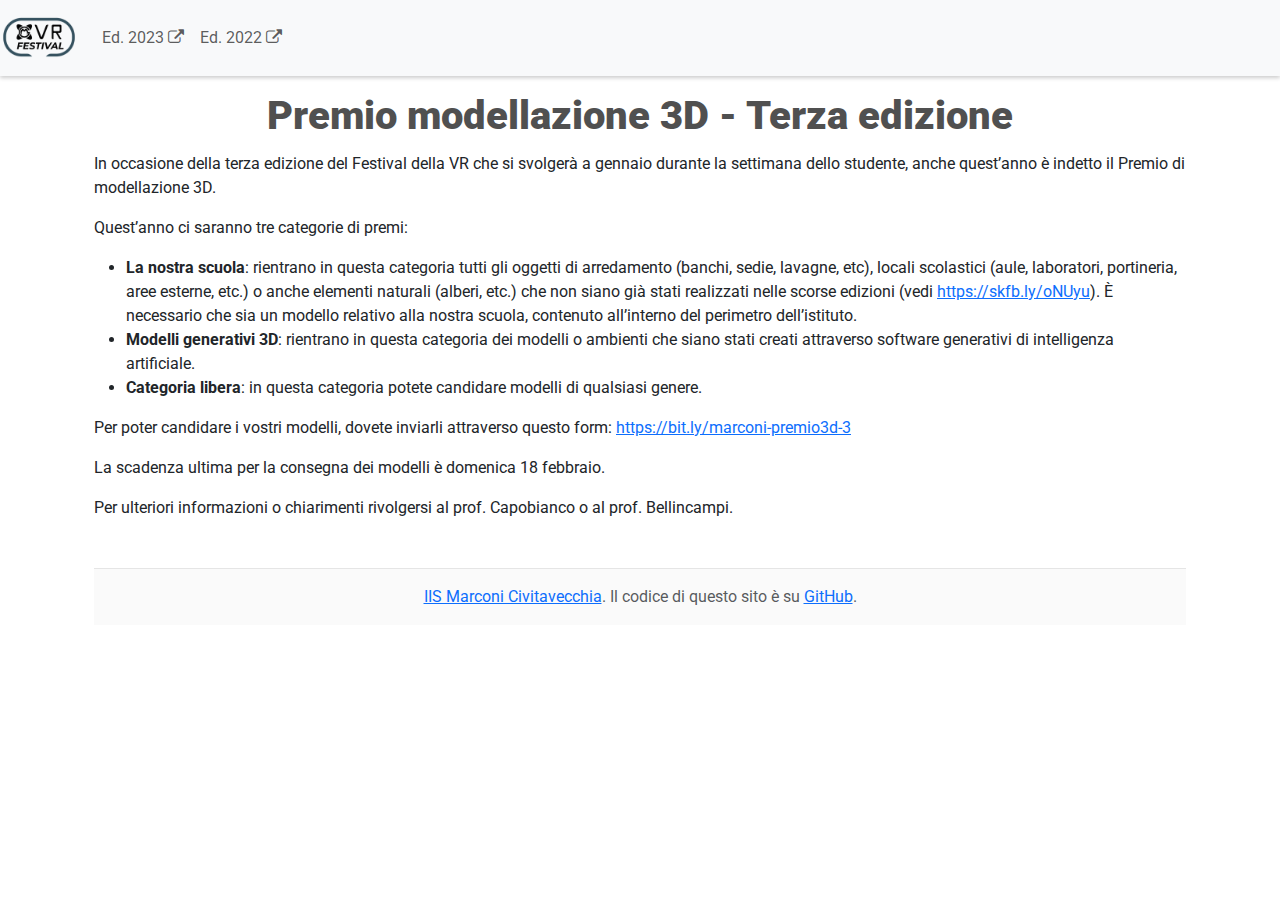
==== docs/pages/contest.html @ 32d3a827 "First commit" ====
<!DOCTYPE html>
<html lang="it">

<head>
    <meta charset="UTF-8">
    <meta http-equiv="X-UA-Compatible" content="IE=edge">
    <meta name="viewport" content="width=device-width, initial-scale=1.0">
    <title>Festival VR - 2a edizione </title>
    <link rel="stylesheet" href="https://cdnjs.cloudflare.com/ajax/libs/font-awesome/4.7.0/css/font-awesome.min.css">
    <link rel="stylesheet" href="https://cdn.jsdelivr.net/npm/bootstrap@5.2.3/dist/css/bootstrap.min.css">
    <link rel="stylesheet" href="../style.css">

</head>

<body>
    <nav class="navbar navbar-expand-lg navbar-light bg-light">
        <a class="navbar-brand" href="../index.html">
            <img class="img-logo" src="../assets/logo.png" alt="Marconi VR Logo" loading="lazy" />
        </a>
        <div class="navbar-nav">
            <a class="nav-item nav-link" href="https://marconicivitavecchia.github.io/2023-vrfestival-website/">Ed.
                2023 <i class="fa fa-external-link"></i></a>
            <a class="nav-item nav-link" href="https://marconicivitavecchia.github.io/2022-vrfestival-website/">Ed.
                2022 <i class="fa fa-external-link"></i></a>
        </div>
    </nav>

    <!-- main -->
    <section class="">
        <div class="container">
            <div style="margin-top:1em">
                <h1 class="heading text-center">
                    Premio modellazione 3D - Terza edizione
                </h1>
            </div>
            <div class="content">
                <div class="container">
                    <p>
                        In occasione della terza edizione del Festival della VR che si svolgerà a gennaio durante la
                        settimana dello studente, anche quest’anno è indetto il Premio di modellazione 3D.
                    </p>

                    <p>
                        Quest’anno ci saranno tre categorie di premi:
                        <ul>
                            <li>
                                <strong>La nostra scuola</strong>: rientrano in questa categoria tutti gli oggetti di arredamento (banchi, sedie,
                                lavagne, etc), locali scolastici (aule, laboratori, portineria, aree esterne, etc.) o anche
                                elementi naturali (alberi, etc.) che non siano già stati realizzati nelle scorse edizioni (vedi
                                <a href="https://skfb.ly/oNUyu">https://skfb.ly/oNUyu</a>). È necessario che sia un modello relativo alla nostra scuola, contenuto
                                all’interno del perimetro dell’istituto.
                            </li>
                            <li>
                                <strong>Modelli generativi 3D</strong>: rientrano in questa categoria dei modelli o ambienti che siano stati
                                creati attraverso software generativi di intelligenza artificiale.
                            </li>
                            <li><strong>Categoria libera</strong>: in questa categoria potete candidare modelli di qualsiasi genere.</li>
                        </ul>
                        </p>

                        <p>
                            Per poter candidare i vostri modelli, dovete inviarli attraverso questo form:
                            <a href="https://bit.ly/marconi-premio3d-3">https://bit.ly/marconi-premio3d-3</a>
                        </p>

                        <p>La scadenza ultima per la consegna dei modelli è domenica 18 febbraio.</p>

                        <p>Per ulteriori informazioni o chiarimenti rivolgersi al prof. Capobianco o al prof. Bellincampi.</p>


                    <footer class="footer">
                        <div class="container">
                            <span class="text-muted"><a href="https://www.marconicivitavecchia.it/">IIS Marconi
                                    Civitavecchia</a>. Il
                                codice di questo sito è su <a
                                    href="https://github.com/marconicivitavecchia/2024-vrfestival-website">GitHub</a>.</span>
                        </div>
                    </footer>
                    <!-- Maybe we can avoid to include jquery -->
                    <!-- <script src="https://code.jquery.com/jquery-3.6.1.slim.min.js"></script> -->
</body>

</html>
---- docs/style.css ----
@import url(https://fonts.googleapis.com/css?family=Roboto:400,100,900);

html,
body {
  -moz-box-sizing: border-box;
  box-sizing: border-box;
  height: 100%;
  width: 100%;
  background: #FFF;
  font-family: 'Roboto', sans-serif;
  font-weight: 400;
}

.wrapper {
  display: table;
  height: 100%;
  width: 100%;
}

.container-fostrap {
  display: table-cell;
  padding: 1em;
  text-align: center;
  vertical-align: middle;
}

.fostrap-logo {
  width: 50%;
  margin-bottom: 15px
}

div.heading {
  text-align: center;
  margin-bottom: 2em;
}

h1.heading {
  color: #fff;
  /* font-size: 1.15em; */
  font-weight: 900;
  margin: 0 0 0.5em;
  color: #505050;
}

h2.heading {
  color: #fff;
  /* font-size: 0.76em; */
  font-weight: 600;
  margin: 0 0 0.5em;
  color: #6a6a6a;
}

@media (min-width: 450px) {
  /* h1.heading {
    font-size: 3.55em;
  }

  h2.heading {
    font-size: 2.13em;
  } */
}

@media (min-width: 760px) {
  /* h1.heading {
    font-size: 3.05em;
  }

  h2.heading {
    font-size: 2.01em;
  } */
}

@media (min-width: 900px) {
  h1.heading {
    /* font-size: 3.25em; */
    margin: 0 0 0.3em;
  }

  h2.heading {
    /* font-size: 2.15em; */
    margin: 0 0 0.3em;
  }
}

.card {
  display: block;
  margin-bottom: 20px;
  line-height: 1.42857143;
  background-color: #fff;
  border-radius: 2px;
  box-shadow: 0 2px 5px 0 rgba(0, 0, 0, 0.16), 0 2px 10px 0 rgba(0, 0, 0, 0.12);
  transition: box-shadow .25s;
}

.card:hover {
  box-shadow: 0 8px 17px 0 rgba(0, 0, 0, 0.2), 0 6px 20px 0 rgba(0, 0, 0, 0.19);
}

.img-card {
  width: 100%;
  height: 200px;
  border-top-left-radius: 2px;
  border-top-right-radius: 2px;
  display: block;
  overflow: hidden;
}

.img-card img {
  width: 100%;
  height: 200px;
  object-fit: cover;
  transition: all .25s ease;
}

.card-content {
  padding: 15px;
  text-align: left;
}

.card-title {
  margin-top: 0px;
  font-weight: 700;
  /* font-size: 1.65em; */
}

.card-title a {
  color: #000;
  text-decoration: none !important;
}

.card-read-more {
  border-top: 1px solid #D4D4D4;
}

.card-read-more a {
  text-decoration: none !important;
  padding: 10px;
  font-weight: 600;
  text-transform: uppercase
}

.card-subscribe {
  border-top: 1px solid #D4D4D4;
}

.card-subscribe a {
  text-decoration: none !important;
  padding: 10px;
  font-weight: 600;
  text-transform: uppercase;

}

.card-watch {
  border-top: 1px solid #D4D4D4;
}

.card-watch a {
  text-decoration: none !important;
  padding: 10px;
  font-weight: 600;
  text-transform: uppercase
}

nav {
  box-shadow: 0 2px 4px 0 rgba(0, 0, 0, .2);
}

.navbar-brand {
  padding-top: 3px;
  padding-bottom: 3px;
  height: 60px;
}

.img-logo {
  height: 54px;
}


footer {
  padding: 1em;
  text-align: center;
  background: #fafafa;
  border-top: 1px solid #e5e5e5;
  margin-top: 3em;
  padding-bottom: 1em;
  /* margin-bottom: 3em; */
}

#watch>ul {
  margin-top: 1em;
}

#watch li {
  margin-top: 2em;
}

.yt-container {
  position: relative;
  width: 100%;
  height: 0;
  padding-bottom: 56.25%;
}
.video {
  position: absolute;
  top: 0;
  left: 0;
  width: 100%;
  height: 100%;
}


.when-card {
  font-style: italic;
}

.btn-squared {
  border-radius: 0;
}

.card-watch {
  display: none;
}
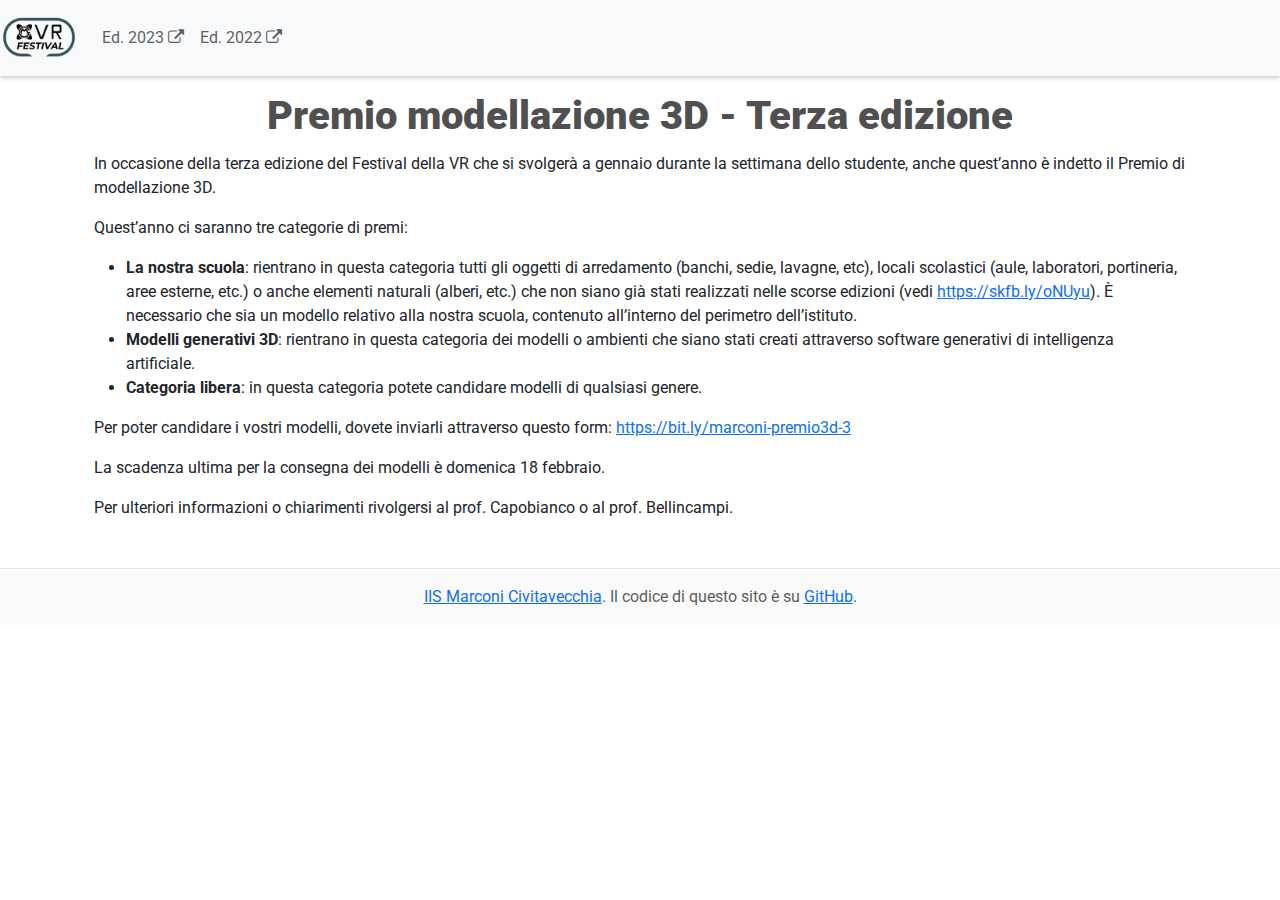
==== commit 87fa7966: "Fix html-validation errors" ====
--- a/docs/pages/contest.html
+++ b/docs/pages/contest.html
@@ -15,7 +15,7 @@
 <body>
     <nav class="navbar navbar-expand-lg navbar-light bg-light">
         <a class="navbar-brand" href="../index.html">
-            <img class="img-logo" src="../assets/logo.png" alt="Marconi VR Logo" loading="lazy" />
+            <img class="img-logo" src="../assets/logo.png" alt="Marconi VR Logo" loading="lazy">
         </a>
         <div class="navbar-nav">
             <a class="nav-item nav-link" href="https://marconicivitavecchia.github.io/2023-vrfestival-website/">Ed.
@@ -28,7 +28,7 @@
     <!-- main -->
     <section class="">
         <div class="container">
-            <div style="margin-top:1em">
+            <div class="top-space">
                 <h1 class="heading text-center">
                     Premio modellazione 3D - Terza edizione
                 </h1>
@@ -42,42 +42,51 @@
 
                     <p>
                         Quest’anno ci saranno tre categorie di premi:
-                        <ul>
-                            <li>
-                                <strong>La nostra scuola</strong>: rientrano in questa categoria tutti gli oggetti di arredamento (banchi, sedie,
-                                lavagne, etc), locali scolastici (aule, laboratori, portineria, aree esterne, etc.) o anche
-                                elementi naturali (alberi, etc.) che non siano già stati realizzati nelle scorse edizioni (vedi
-                                <a href="https://skfb.ly/oNUyu">https://skfb.ly/oNUyu</a>). È necessario che sia un modello relativo alla nostra scuola, contenuto
-                                all’interno del perimetro dell’istituto.
-                            </li>
-                            <li>
-                                <strong>Modelli generativi 3D</strong>: rientrano in questa categoria dei modelli o ambienti che siano stati
-                                creati attraverso software generativi di intelligenza artificiale.
-                            </li>
-                            <li><strong>Categoria libera</strong>: in questa categoria potete candidare modelli di qualsiasi genere.</li>
-                        </ul>
-                        </p>
+                    </p>
+                    <ul>
+                        <li>
+                            <strong>La nostra scuola</strong>: rientrano in questa categoria tutti gli oggetti di
+                            arredamento (banchi, sedie,
+                            lavagne, etc), locali scolastici (aule, laboratori, portineria, aree esterne, etc.) o anche
+                            elementi naturali (alberi, etc.) che non siano già stati realizzati nelle scorse edizioni
+                            (vedi
+                            <a href="https://skfb.ly/oNUyu">https://skfb.ly/oNUyu</a>). È necessario che sia un modello
+                            relativo alla nostra scuola, contenuto
+                            all’interno del perimetro dell’istituto.
+                        </li>
+                        <li>
+                            <strong>Modelli generativi 3D</strong>: rientrano in questa categoria dei modelli o ambienti
+                            che siano stati
+                            creati attraverso software generativi di intelligenza artificiale.
+                        </li>
+                        <li><strong>Categoria libera</strong>: in questa categoria potete candidare modelli di qualsiasi
+                            genere.</li>
+                    </ul>
 
-                        <p>
-                            Per poter candidare i vostri modelli, dovete inviarli attraverso questo form:
-                            <a href="https://bit.ly/marconi-premio3d-3">https://bit.ly/marconi-premio3d-3</a>
-                        </p>
+                    <p>
+                        Per poter candidare i vostri modelli, dovete inviarli attraverso questo form:
+                        <a href="https://bit.ly/marconi-premio3d-3">https://bit.ly/marconi-premio3d-3</a>
+                    </p>
 
-                        <p>La scadenza ultima per la consegna dei modelli è domenica 18 febbraio.</p>
+                    <p>La scadenza ultima per la consegna dei modelli è domenica 18 febbraio.</p>
 
-                        <p>Per ulteriori informazioni o chiarimenti rivolgersi al prof. Capobianco o al prof. Bellincampi.</p>
+                    <p>Per ulteriori informazioni o chiarimenti rivolgersi al prof. Capobianco o al prof. Bellincampi.
+                    </p>
 
-
-                    <footer class="footer">
-                        <div class="container">
-                            <span class="text-muted"><a href="https://www.marconicivitavecchia.it/">IIS Marconi
-                                    Civitavecchia</a>. Il
-                                codice di questo sito è su <a
-                                    href="https://github.com/marconicivitavecchia/2024-vrfestival-website">GitHub</a>.</span>
-                        </div>
-                    </footer>
                     <!-- Maybe we can avoid to include jquery -->
                     <!-- <script src="https://code.jquery.com/jquery-3.6.1.slim.min.js"></script> -->
+                </div>
+            </div>
+        </div>
+    </section>
+    <footer class="footer">
+        <div class="container">
+            <span class="text-muted"><a href="https://www.marconicivitavecchia.it/">IIS Marconi
+                    Civitavecchia</a>. Il
+                codice di questo sito è su <a
+                    href="https://github.com/marconicivitavecchia/2024-vrfestival-website">GitHub</a>.</span>
+        </div>
+    </footer>
 </body>
 
 </html>--- a/docs/style.css
+++ b/docs/style.css
@@ -201,6 +201,7 @@
   height: 0;
   padding-bottom: 56.25%;
 }
+
 .video {
   position: absolute;
   top: 0;
@@ -220,4 +221,12 @@
 
 .card-watch {
   display: none;
+}
+
+.space-top {
+  margin-top: 1em;
+}
+
+.top-space {
+  margin-top: 1em;
 }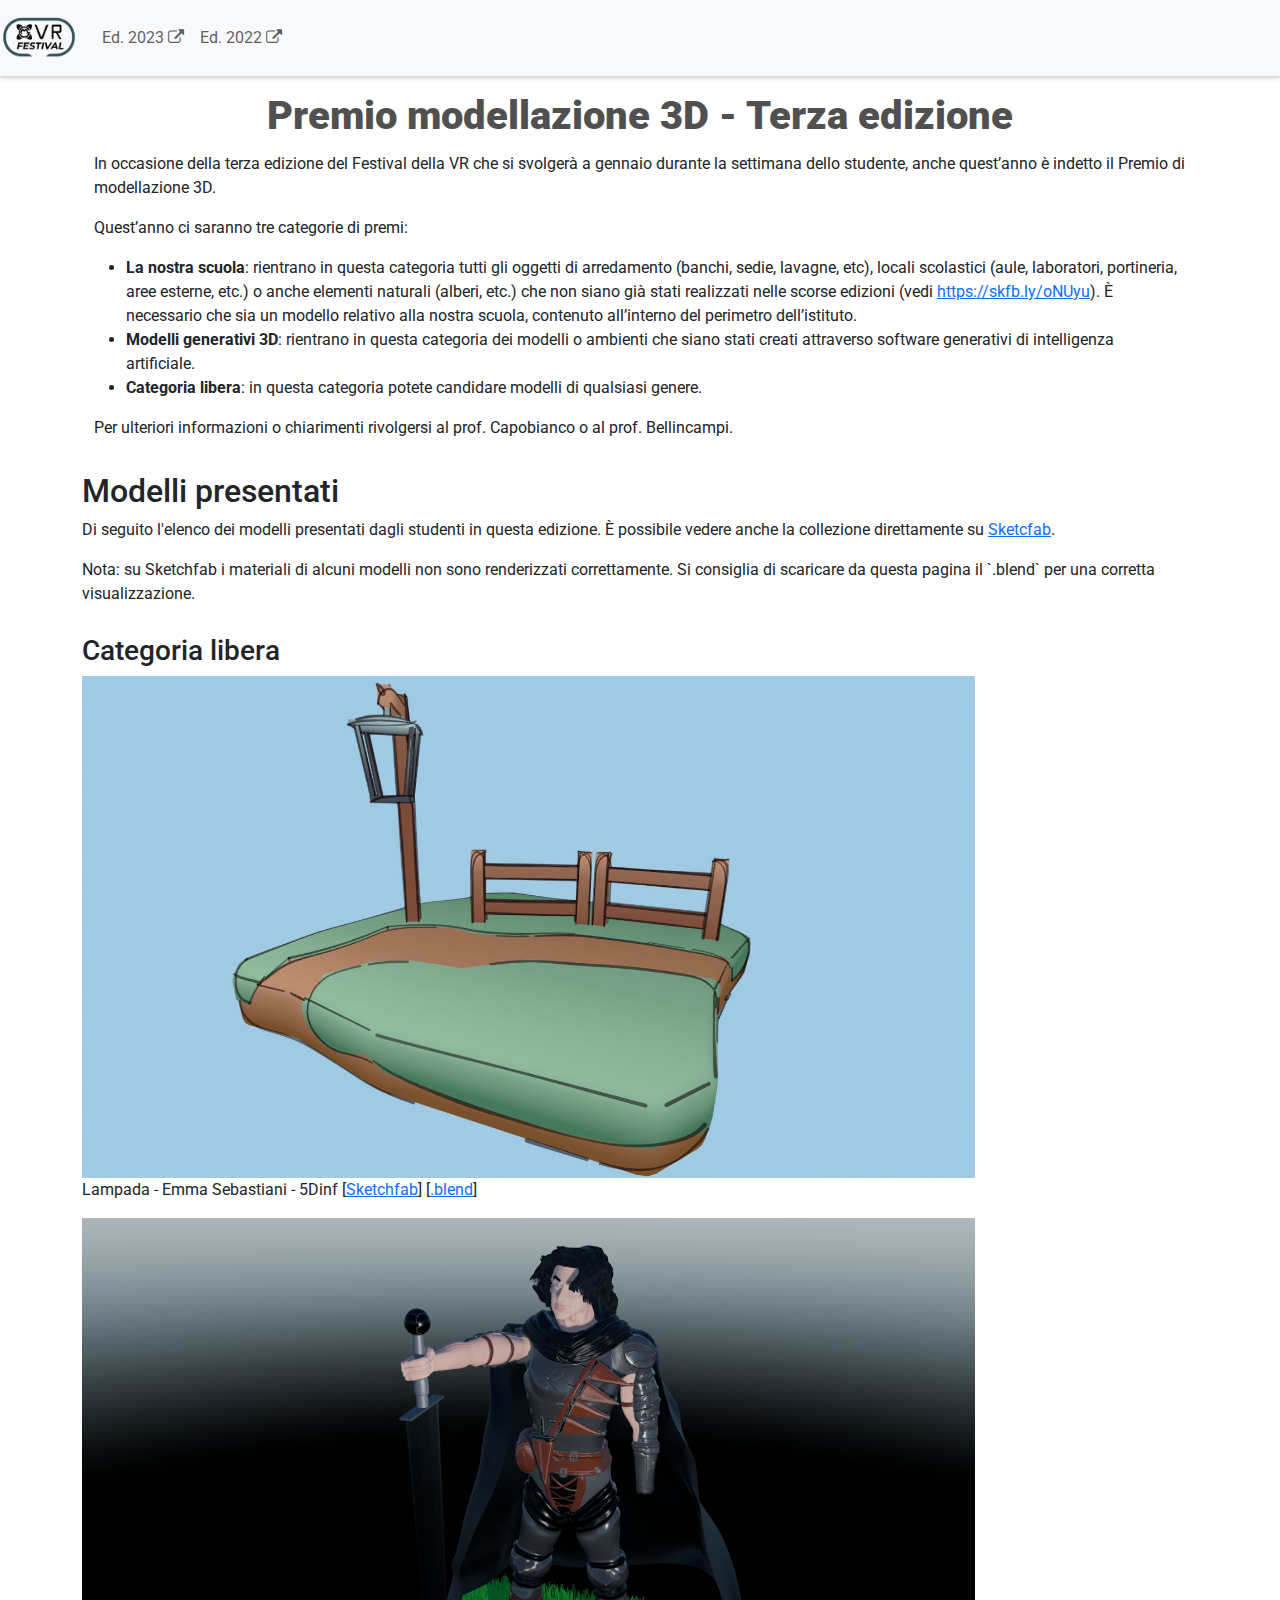
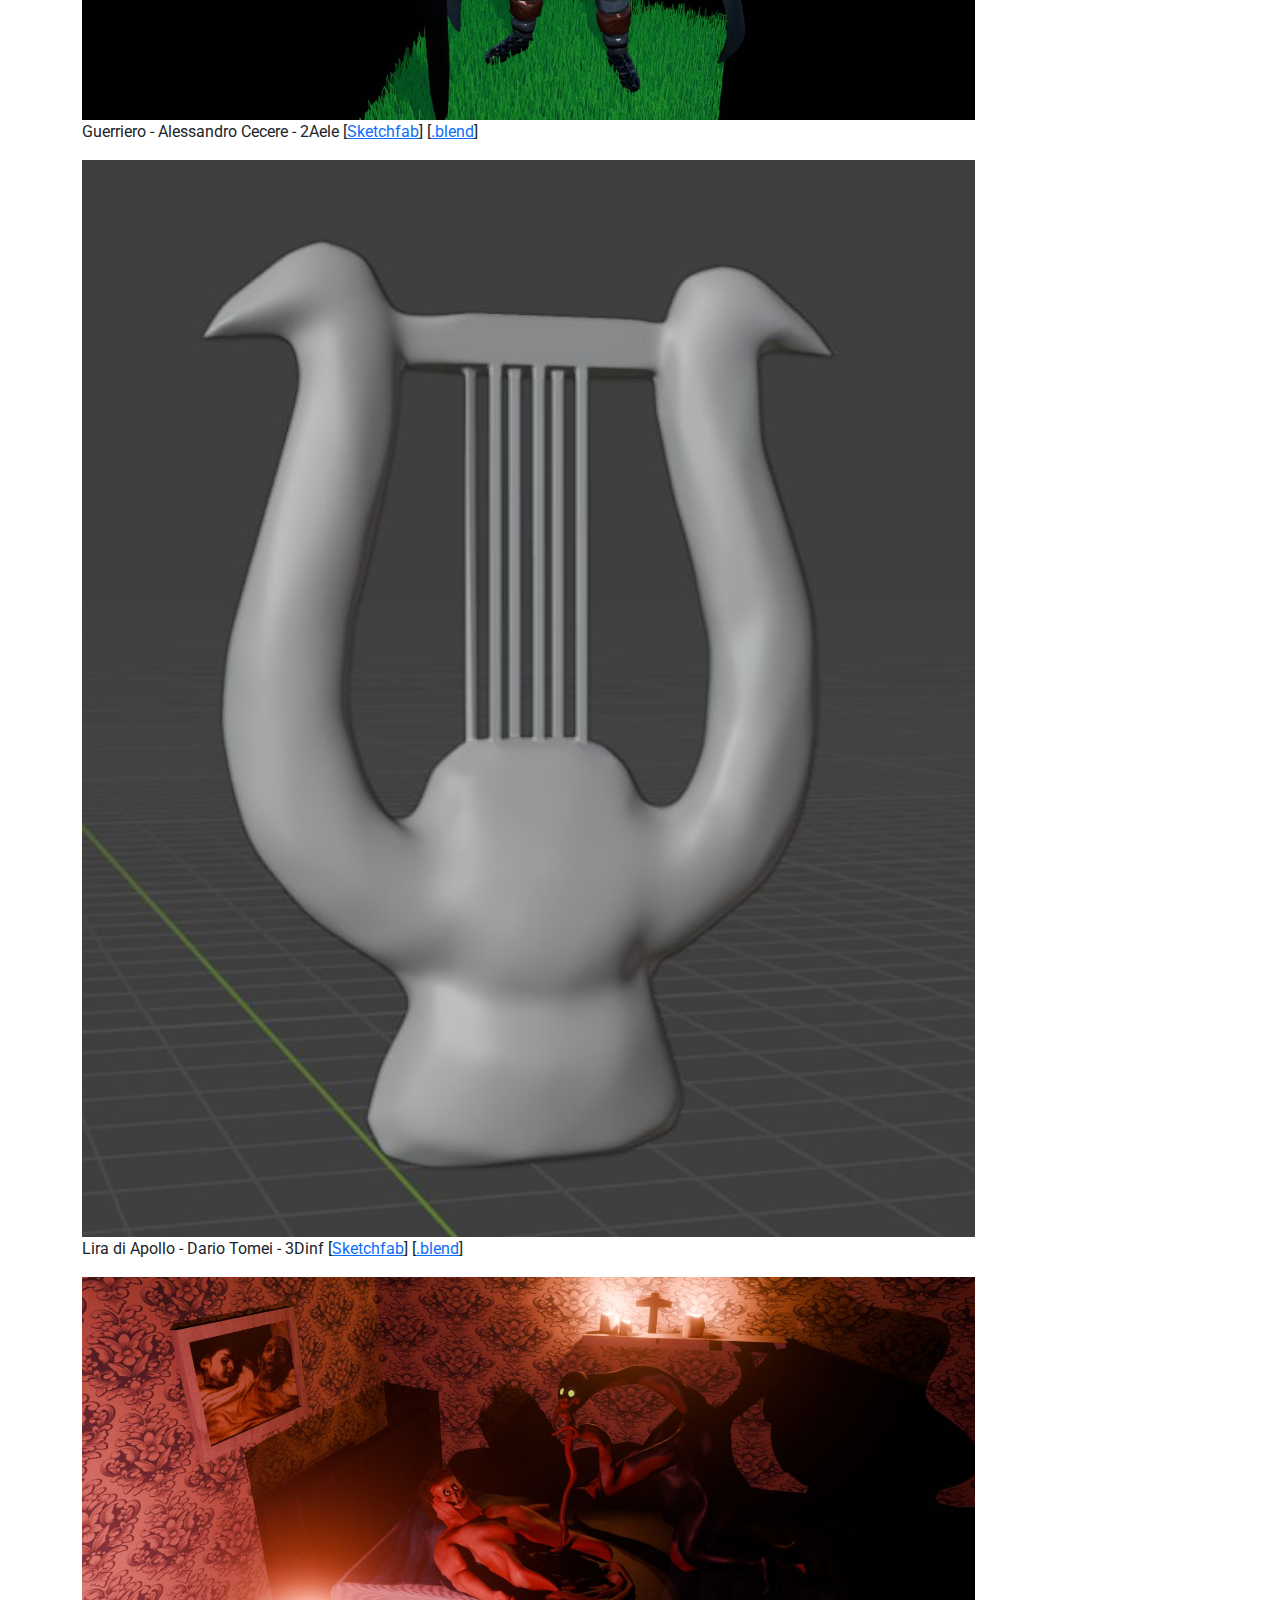
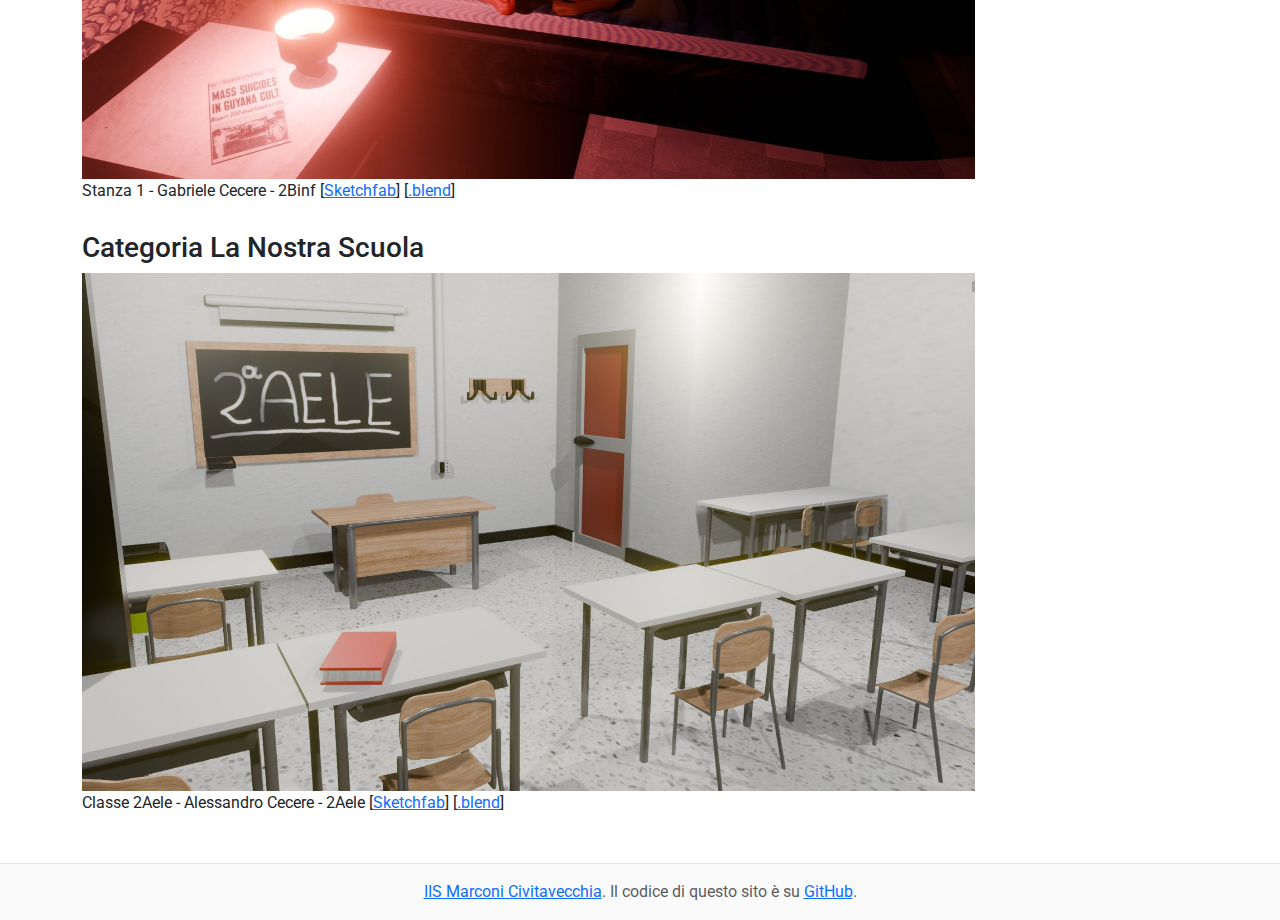
==== commit 0e9c376c: "Add models of 3D contest" ====
--- a/docs/pages/contest.html
+++ b/docs/pages/contest.html
@@ -8,6 +8,7 @@
     <title>Festival VR - 2a edizione </title>
     <link rel="stylesheet" href="https://cdnjs.cloudflare.com/ajax/libs/font-awesome/4.7.0/css/font-awesome.min.css">
     <link rel="stylesheet" href="https://cdn.jsdelivr.net/npm/bootstrap@5.2.3/dist/css/bootstrap.min.css">
+    <link rel="stylesheet" href="./style.css">
     <link rel="stylesheet" href="../style.css">
 
 </head>
@@ -26,7 +27,7 @@
     </nav>
 
     <!-- main -->
-    <section class="">
+    <section>
         <div class="container">
             <div class="top-space">
                 <h1 class="heading text-center">
@@ -63,18 +64,90 @@
                             genere.</li>
                     </ul>
 
-                    <p>
+                    <!-- <p>
                         Per poter candidare i vostri modelli, dovete inviarli attraverso questo form:
                         <a href="https://bit.ly/marconi-premio3d-3">https://bit.ly/marconi-premio3d-3</a>
-                    </p>
+                    </p> -->
 
-                    <p>La scadenza ultima per la consegna dei modelli è domenica 18 febbraio.</p>
+                    <!-- <p>La scadenza ultima per la consegna dei modelli è domenica 18 febbraio.</p> -->
 
                     <p>Per ulteriori informazioni o chiarimenti rivolgersi al prof. Capobianco o al prof. Bellincampi.
                     </p>
-
-                    <!-- Maybe we can avoid to include jquery -->
-                    <!-- <script src="https://code.jquery.com/jquery-3.6.1.slim.min.js"></script> -->
+                </div>
+            </div>
+        </div>
+        <div class="content">
+            <div class="container">
+                <h2>Modelli presentati</h2>
+                <p>
+                    Di seguito l'elenco dei modelli presentati dagli studenti in questa edizione. È possibile vedere
+                    anche la collezione direttamente su <a href="https://skfb.ly/oRGOu">Sketcfab</a>.
+                </p>
+                <p>Nota: su Sketchfab i materiali di alcuni modelli non sono renderizzati correttamente. Si consiglia di
+                    scaricare da questa pagina il `.blend` per una corretta visualizzazione.</p>
+                <div>
+                    <h3>Categoria libera</h3>
+                    <div>
+                        <figure>
+                            <img class="contest" src="../assets/contest-lamp-emma-sebastiani.jpeg"
+                                alt="Lampada Emma Sebastiani">
+                            <figcaption>
+                                <p>Lampada - Emma Sebastiani - 5Dinf [<a href="https://skfb.ly/oRBsW">Sketchfab</a>] [<a
+                                        href="https://drive.google.com/file/d/1xMwtJJ0femtIO3aH-8JPX19jsVqCyGgh/view?usp=sharing">.blend</a>]
+                                </p>
+                            </figcaption>
+                        </figure>
+                    </div>
+                    <div>
+                        <figure>
+                            <img class="contest" src="../assets/contest-guerriero-alessandro-cecere.jpeg"
+                                alt="Guerriero Alessandro Cecere">
+                            <figcaption>
+                                <p>Guerriero - Alessandro Cecere - 2Aele [<a href="https://skfb.ly/oRBsE">Sketchfab</a>]
+                                    [<a
+                                        href="https://drive.google.com/file/d/1Nbe5Kr8fXo0-96joPsLCGROoPW5e8UHp/view?usp=drive_link">.blend</a>]
+                                </p>
+                            </figcaption>
+                        </figure>
+                    </div>
+                    <div>
+                        <figure>
+                            <img class="contest" src="../assets/contest-lira-dario-tomei.jpeg"
+                                alt="Lira di Apollo Dario Tomei">
+                            <figcaption>
+                                <p>Lira di Apollo - Dario Tomei - 3Dinf [<a href="https://skfb.ly/oRBsv">Sketchfab</a>]
+                                    [<a
+                                        href="https://drive.google.com/file/d/1oohpA5LdL3lFXvOqEaeaYFJ3im66_w92/view?usp=drive_link">.blend</a>]
+                                </p>
+                            </figcaption>
+                        </figure>
+                    </div>
+                    <div>
+                        <figure>
+                            <img class="contest" src="../assets/contest-stanza1-gabriele-cecere.jpeg"
+                                alt="Stanza 1 Gabriele Cecere">
+                            <figcaption>
+                                <p>Stanza 1 - Gabriele Cecere - 2Binf [<a href="https://skfb.ly/oRBsW">Sketchfab</a>]
+                                    [<a
+                                        href="https://drive.google.com/file/d/1xMwtJJ0femtIO3aH-8JPX19jsVqCyGgh/view?usp=sharing">.blend</a>]
+                                </p>
+                            </figcaption>
+                        </figure>
+                    </div>
+                </div>
+                <div>
+                    <h3>Categoria La Nostra Scuola</h3>
+                    <div>
+                        <figure>
+                            <img class="contest" src="../assets/contest-aula-alessandro-cecere.jpeg"
+                                alt="Classe 2Aele Alessandro Cecere">
+                            <figcaption>
+                                <p>Classe 2Aele - Alessandro Cecere - 2Aele [<a href="https://skfb.ly/oRGNu">Sketchfab</a>] [<a
+                                        href="https://drive.google.com/file/d/1QQHvkZhWY5B86Nl26DQ7A2urCsb7Ozol/view?usp=drive_link">.blend</a>]
+                                </p>
+                            </figcaption>
+                        </figure>
+                    </div>
                 </div>
             </div>
         </div>
--- a/docs/pages/style.css
+++ b/docs/pages/style.css
@@ -0,0 +1,66 @@
+strong.time {
+    margin-right: 1em;
+}
+
+.webinar-title {
+    font-size: 1.2em;
+    font-weight: bold;
+}
+
+
+h1,
+h2,
+h3 {
+    margin-top: 1em;
+}
+
+span.checked {
+    text-decoration: line-through;
+}
+
+li:has(span.checked)::after {
+    content: " (prenotato)"
+}
+
+.detail {
+    border-radius: 3px;
+    background-color: rgb(248, 249, 250);
+    padding: 1em;
+}
+
+table.yt-time {
+    margin-top: 2em;
+    border-collapse: collapse;
+    width: 100%;
+}
+
+table.yt-time,
+table.yt-time th,
+table.yt-time td {
+    border: 1px solid #ddd;
+}
+
+table.yt-time th,
+table.yt-time td {
+    padding: 8px;
+}
+
+table.yt-time tr:nth-child(even) {
+    background-color: #f2f2f2;
+}
+
+table.yt-time tr:hover {
+    background-color: #ddd;
+}
+
+table.yt-time th {
+    padding-top: 12px;
+    padding-bottom: 12px;
+    text-align: left;
+    background-color: #ddd;
+    color: #505050;
+}
+
+img.contest {
+    width: 80%;
+}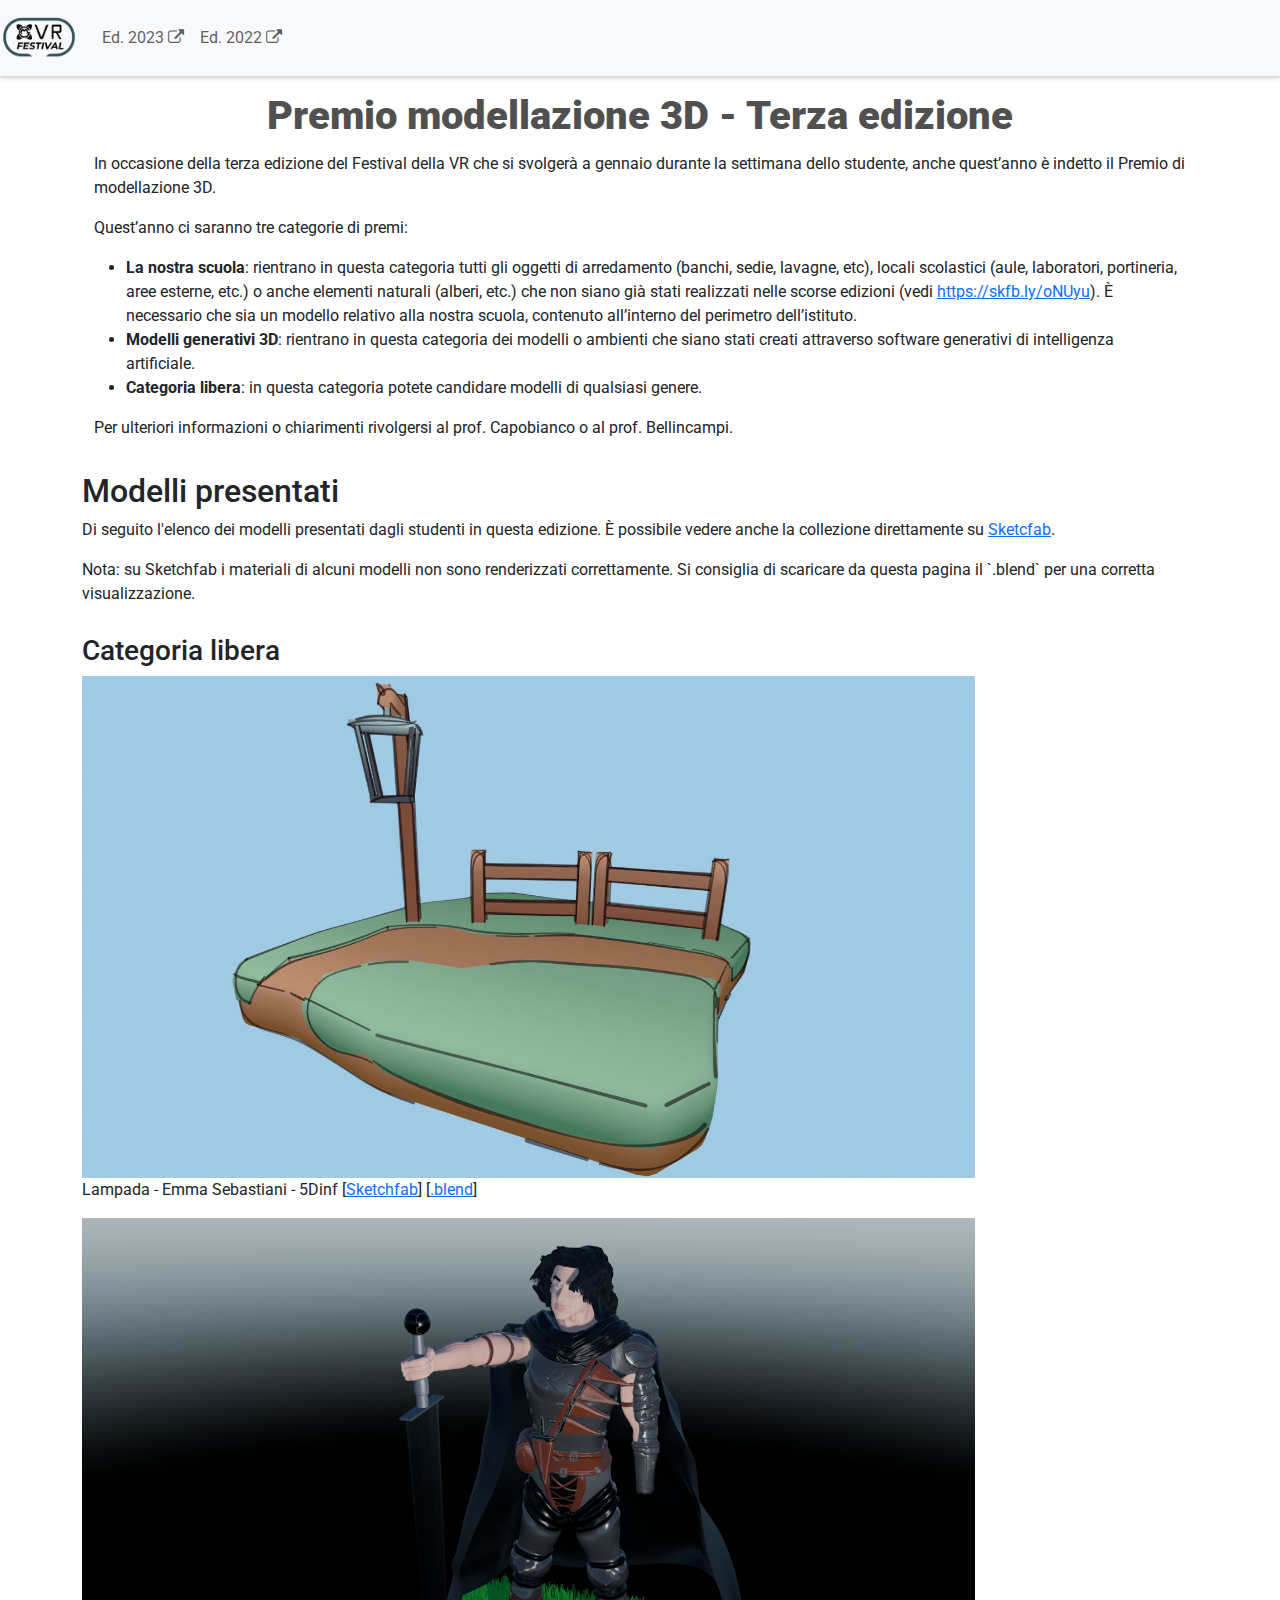
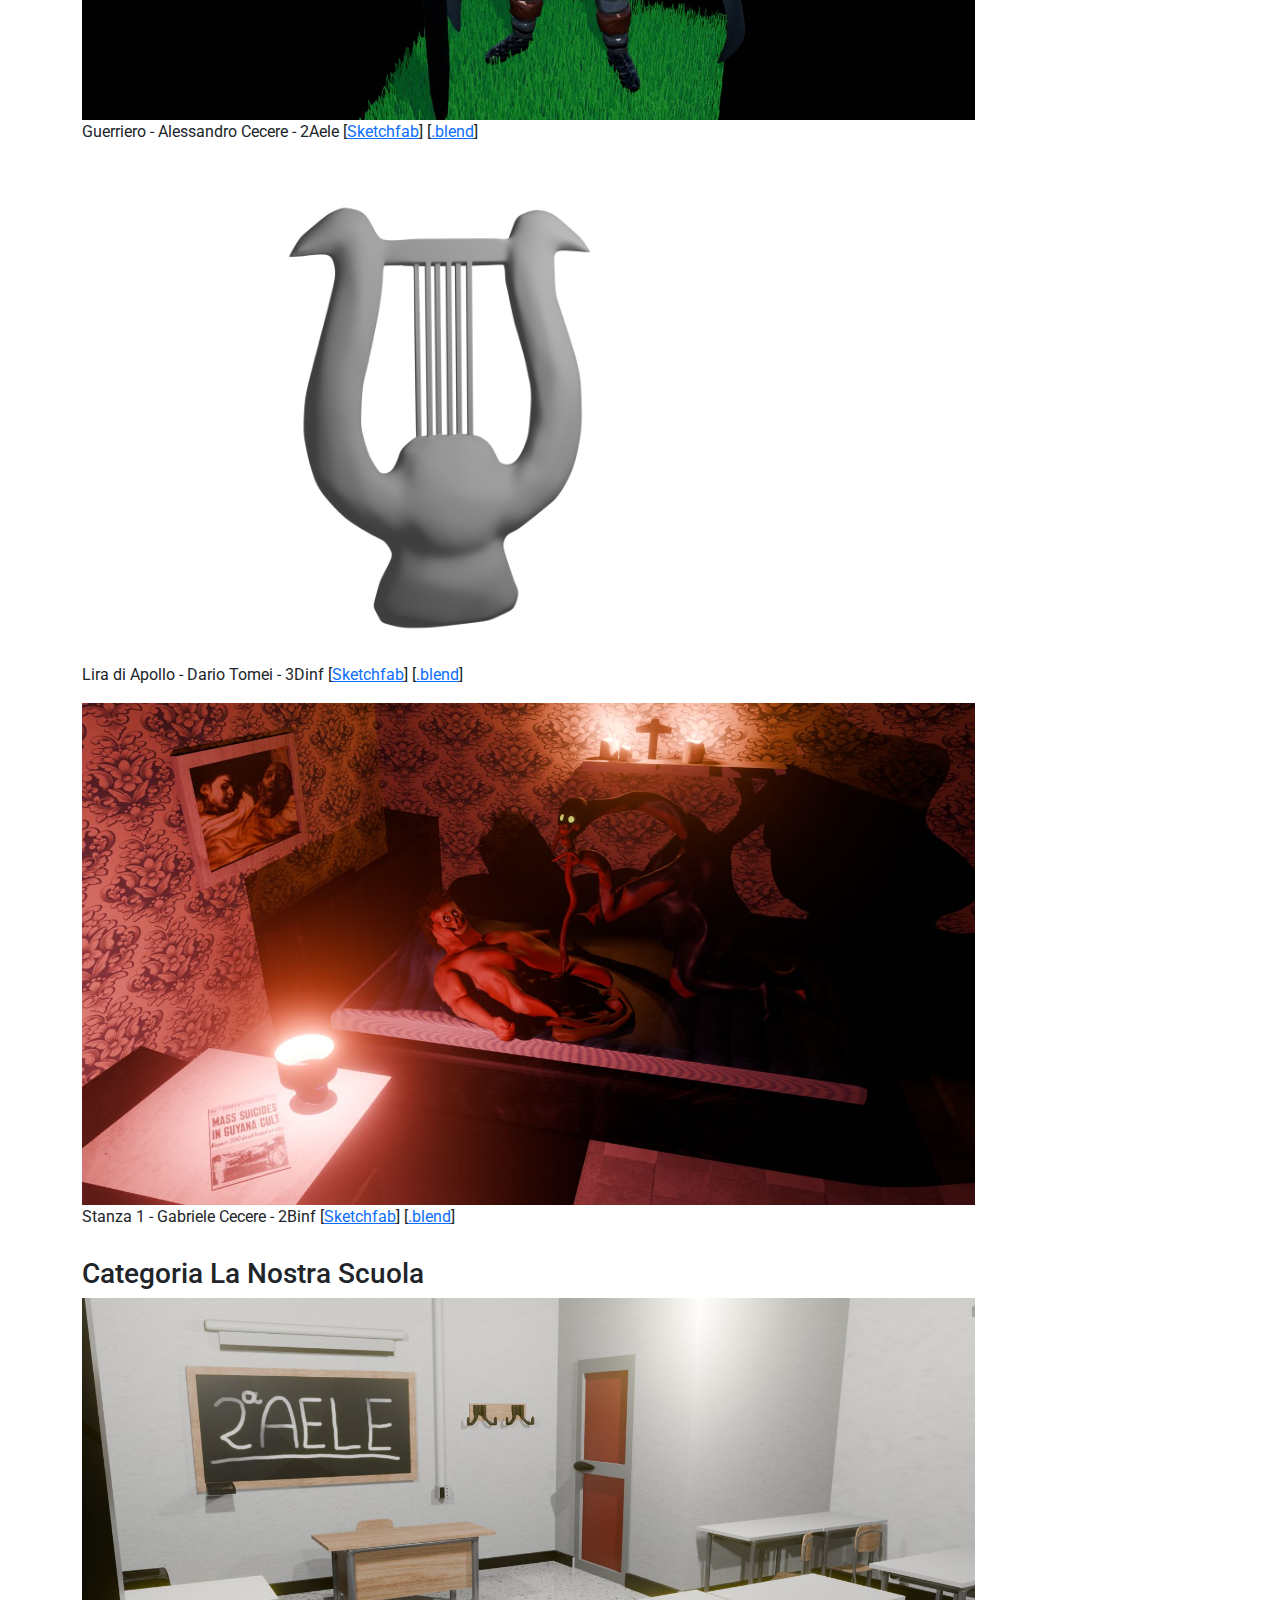
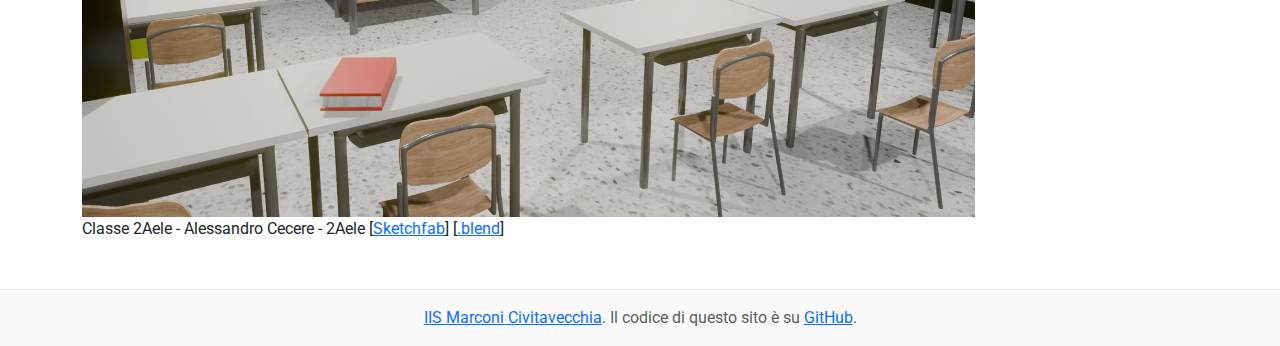
==== commit c0876533: "Update lira's image" ====
--- a/docs/pages/contest.html
+++ b/docs/pages/contest.html
@@ -92,7 +92,7 @@
                             <img class="contest" src="../assets/contest-lamp-emma-sebastiani.jpeg"
                                 alt="Lampada Emma Sebastiani">
                             <figcaption>
-                                <p>Lampada - Emma Sebastiani - 5Dinf [<a href="https://skfb.ly/oRBsW">Sketchfab</a>] [<a
+                                <p>Lampada - Emma Sebastiani - 5Dinf [<a href="https://skfb.ly/oSLGn">Sketchfab</a>] [<a
                                         href="https://drive.google.com/file/d/1xMwtJJ0femtIO3aH-8JPX19jsVqCyGgh/view?usp=sharing">.blend</a>]
                                 </p>
                             </figcaption>
@@ -103,7 +103,7 @@
                             <img class="contest" src="../assets/contest-guerriero-alessandro-cecere.jpeg"
                                 alt="Guerriero Alessandro Cecere">
                             <figcaption>
-                                <p>Guerriero - Alessandro Cecere - 2Aele [<a href="https://skfb.ly/oRBsE">Sketchfab</a>]
+                                <p>Guerriero - Alessandro Cecere - 2Aele [<a href="https://skfb.ly/oSPs8">Sketchfab</a>]
                                     [<a
                                         href="https://drive.google.com/file/d/1Nbe5Kr8fXo0-96joPsLCGROoPW5e8UHp/view?usp=drive_link">.blend</a>]
                                 </p>
@@ -112,7 +112,7 @@
                     </div>
                     <div>
                         <figure>
-                            <img class="contest" src="../assets/contest-lira-dario-tomei.jpeg"
+                            <img class="contest" src="../assets/contest-lira-dario-tomei.png"
                                 alt="Lira di Apollo Dario Tomei">
                             <figcaption>
                                 <p>Lira di Apollo - Dario Tomei - 3Dinf [<a href="https://skfb.ly/oRBsv">Sketchfab</a>]
@@ -127,7 +127,7 @@
                             <img class="contest" src="../assets/contest-stanza1-gabriele-cecere.jpeg"
                                 alt="Stanza 1 Gabriele Cecere">
                             <figcaption>
-                                <p>Stanza 1 - Gabriele Cecere - 2Binf [<a href="https://skfb.ly/oRBsW">Sketchfab</a>]
+                                <p>Stanza 1 - Gabriele Cecere - 2Binf [<a href="https://skfb.ly/oSLOq">Sketchfab</a>]
                                     [<a
                                         href="https://drive.google.com/file/d/1xMwtJJ0femtIO3aH-8JPX19jsVqCyGgh/view?usp=sharing">.blend</a>]
                                 </p>
@@ -162,4 +162,4 @@
     </footer>
 </body>
 
-</html>+</html>
